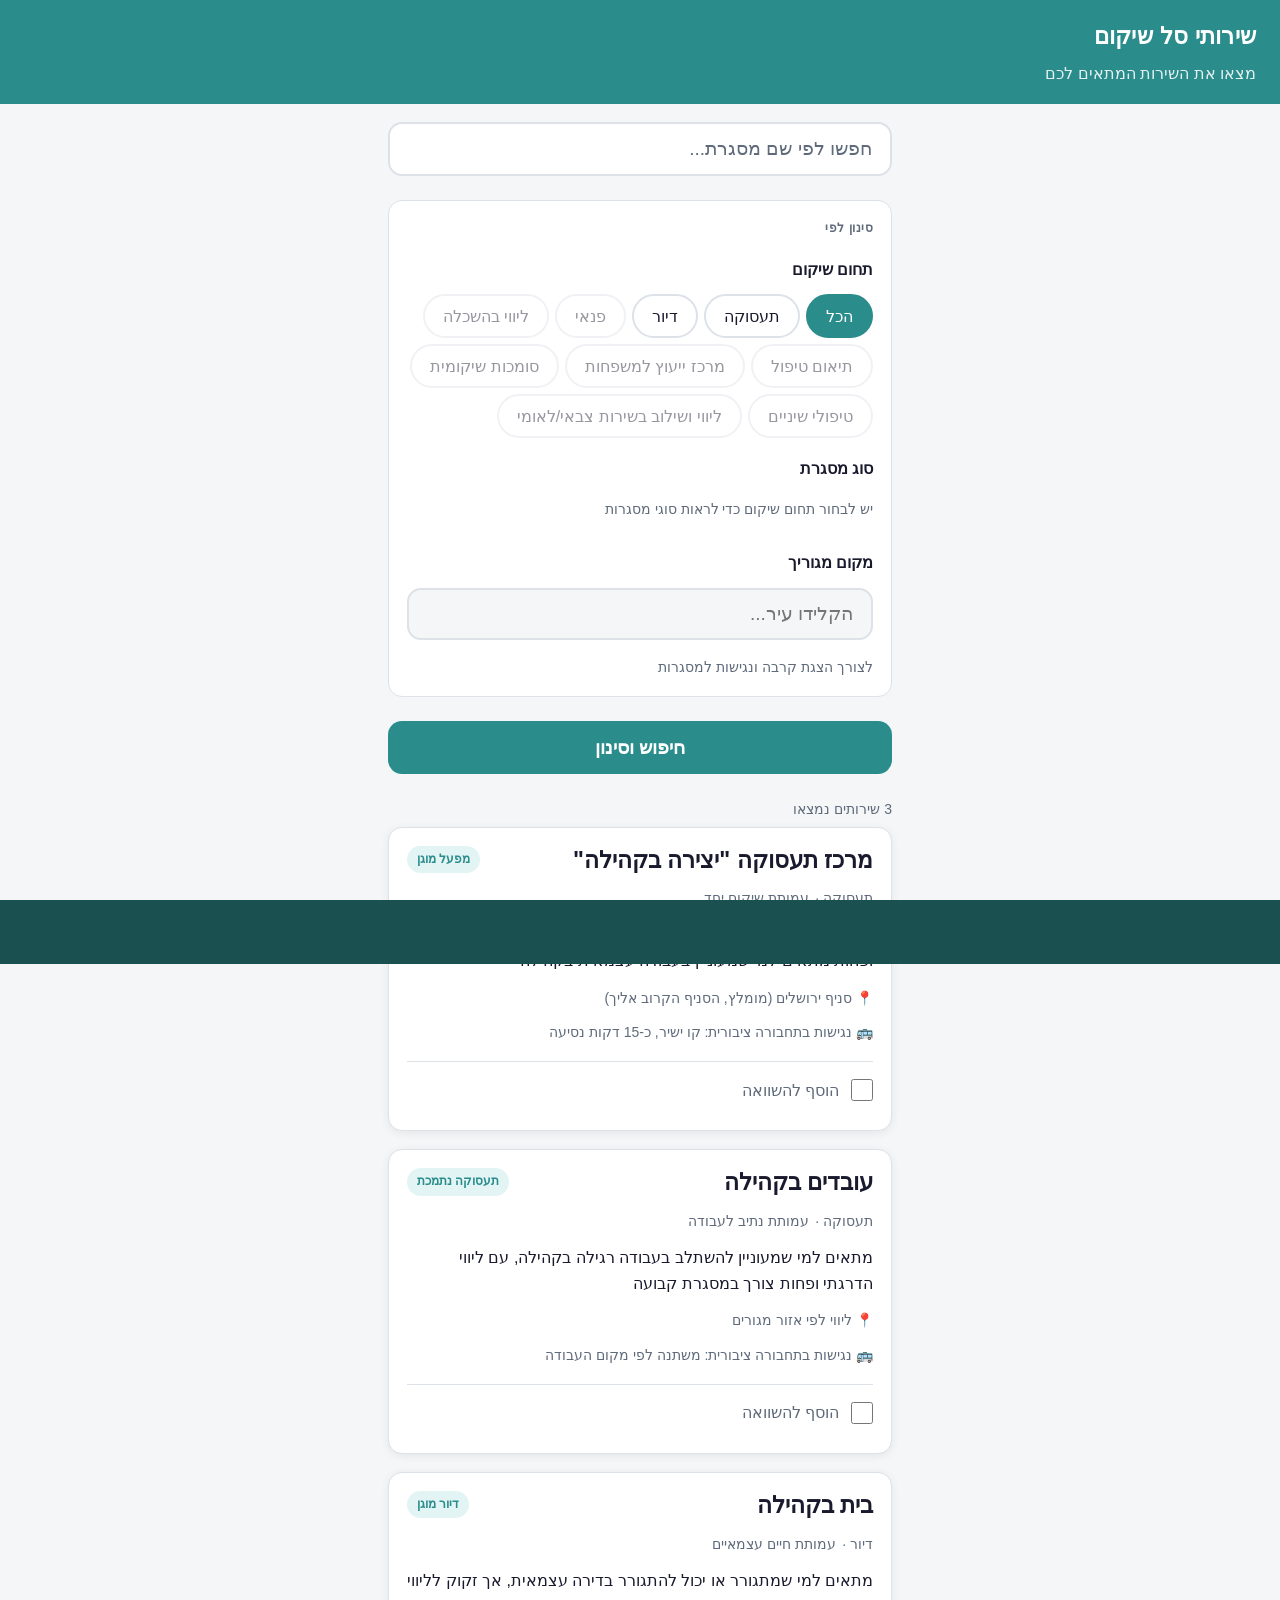
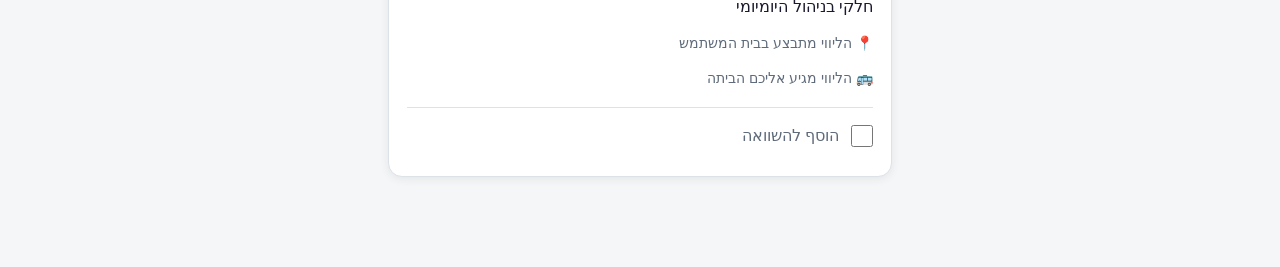
==== index.html @ c45f0721 "Add files via upload" ====
<!DOCTYPE html>
<html lang="he" dir="rtl">
<head>
  <meta charset="UTF-8" />
  <meta name="viewport" content="width=device-width, initial-scale=1.0" />
  <title>שירותי סל שיקום</title>
  <link rel="stylesheet" href="css/style.css" />
</head>
<body>

  <!-- כותרת עליונה -->
  <header class="site-header">
    <h1>שירותי סל שיקום</h1>
    <p class="subtitle">מצאו את השירות המתאים לכם</p>
  </header>

  <main>

    <!-- חיפוש -->
    <section class="search-section">
      <label for="search-input" class="visually-hidden">חיפוש שירות</label>
      <input
        type="search"
        id="search-input"
        class="search-input"
        placeholder="חפשו לפי שם מסגרת..."
        autocomplete="off"
      />
    </section>

    <!-- פילטרים -->
    <section class="filters-section" aria-label="סינון שירותים">
      <h2 class="filters-title">סינון לפי</h2>

      <!-- שלב 1: תחום שיקום -->
      <div class="filter-group">
        <p class="filter-label">תחום שיקום</p>
        <div class="filter-chips" id="category-chips">
          <button class="chip chip--active" data-value="all">הכל</button>
          <button class="chip" data-value="תעסוקה">תעסוקה</button>
          <button class="chip" data-value="דיור">דיור</button>
          <button class="chip" data-value="פנאי">פנאי</button>
          <button class="chip" data-value="ליווי בהשכלה">ליווי בהשכלה</button>
          <button class="chip" data-value="תיאום טיפול">תיאום טיפול</button>
          <button class="chip" data-value="מרכז ייעוץ למשפחות">מרכז ייעוץ למשפחות</button>
          <button class="chip" data-value="סומכות שיקומית">סומכות שיקומית</button>
          <button class="chip" data-value="טיפולי שיניים">טיפולי שיניים</button>
          <button class="chip" data-value="ליווי ושילוב בשירות צבאי/לאומי">ליווי ושילוב בשירות צבאי/לאומי</button>
        </div>
      </div>

      <!-- שלב 2: סוג מסגרת -->
      <div class="filter-group" id="framework-filter-group">
        <p class="filter-label">סוג מסגרת</p>
        <p class="filter-helper-text" id="fw-type-placeholder">יש לבחור תחום שיקום כדי לראות סוגי מסגרות</p>
        <div class="filter-chips" id="framework-chips" hidden>
          <!-- מוכנס על ידי main.js בהתאם לקטגוריה שנבחרה -->
        </div>
      </div>

      <!-- מיקום המשתמש -->
      <div class="filter-group">
        <label for="location-input" class="filter-label">מקום מגוריך</label>
        <div class="location-wrapper">
          <input
            type="text"
            id="location-input"
            class="location-input"
            placeholder="הקלידו עיר..."
            autocomplete="off"
            aria-autocomplete="list"
            aria-controls="location-suggestions"
            aria-expanded="false"
          />
          <ul
            id="location-suggestions"
            class="autocomplete-list"
            role="listbox"
            aria-label="הצעות מיקום"
          >
            <!-- פריטים יוצגו כאן על ידי main.js -->
          </ul>
        </div>
        <p class="filter-helper-text">לצורך הצגת קרבה ונגישות למסגרות</p>
      </div>

    </section>

    <!-- כפתור חיפוש וסינון – מחוץ לשני הסעיפים, מתחתם -->
    <button class="filter-submit-btn" id="filter-submit-btn">חיפוש וסינון</button>

    <!-- כרטיסי שירות -->
    <section class="results-section" aria-label="תוצאות חיפוש">
      <p class="results-count" id="results-count"></p>

      <div class="cards-container" id="cards-container">
        <!-- כרטיסים יוצגו כאן על ידי main.js -->
      </div>
    </section>

  </main>

  <!-- סרגל השוואה (קבוע בתחתית) -->
  <div class="compare-bar" id="compare-bar" role="region" aria-label="השוואת שירותים" aria-live="polite">
    <!-- יאוכלס על ידי main.js כשיבחרו פריטים -->
  </div>

  <script src="js/main.js"></script>
</body>
</html>
---- css/style.css ----
/* ============================================================
   GLOBAL RESET & BASE
   ============================================================ */

*, *::before, *::after {
  box-sizing: border-box;
  margin: 0;
  padding: 0;
}

:root {
  /* Colors */
  --color-bg:          #f4f6f8;
  --color-surface:     #ffffff;
  --color-border:      #dde2e8;
  --color-primary:       #2b8c8c;
  --color-primary-light: #e3f4f4;
  --color-text:          #1a1a2e;
  --color-text-muted:    #5f6b7a;
  --color-compare-bar:   #1a5050;
  --color-chip-active-text: #ffffff;

  /* Spacing */
  --space-xs:  6px;
  --space-sm:  12px;
  --space-md:  18px;
  --space-lg:  24px;
  --space-xl:  36px;

  /* Typography */
  --font-body: 'Segoe UI', Arial, sans-serif;
  --size-sm:   14px;
  --size-md:   16px;
  --size-lg:   19px;
  --size-xl:   23px;
  --size-2xl:  28px;

  /* Radius */
  --radius-sm:  8px;
  --radius-md: 14px;
  --radius-pill: 999px;

  /* Shadow */
  --shadow-card: 0 2px 10px rgba(0,0,0,0.07);
}

html {
  font-size: var(--size-md);
  -webkit-text-size-adjust: 100%;
}

body {
  font-family: var(--font-body);
  background-color: var(--color-bg);
  color: var(--color-text);
  direction: rtl;
  text-align: right;
  line-height: 1.6;
  min-height: 100dvh;
  /* bottom padding so content is not hidden behind the compare bar */
  padding-bottom: 90px;
}


/* ============================================================
   HEADER
   ============================================================ */

.site-header {
  background-color: var(--color-primary);
  color: #ffffff;
  padding: var(--space-md) var(--space-lg);
}

.site-header h1 {
  font-size: var(--size-xl);
  font-weight: 700;
  letter-spacing: 0.01em;
}

.site-header .subtitle {
  font-size: var(--size-md);
  opacity: 0.88;
  margin-top: var(--space-xs);
}


/* ============================================================
   MAIN LAYOUT
   ============================================================ */

main {
  display: flex;
  flex-direction: column;
  gap: var(--space-lg);
  padding: var(--space-md) var(--space-md) 0;
  max-width: 540px;
  margin: 0 auto;
}


/* ============================================================
   SEARCH
   ============================================================ */

.search-section {
  position: relative;
}

.search-input {
  width: 100%;
  padding: 14px var(--space-md);
  font-size: var(--size-lg);
  font-family: var(--font-body);
  direction: rtl;
  text-align: right;
  border: 2px solid var(--color-border);
  border-radius: var(--radius-md);
  background-color: var(--color-surface);
  color: var(--color-text);
  appearance: none;
  -webkit-appearance: none;
  outline: none;
  transition: border-color 0.2s;
}

.search-input:focus {
  border-color: var(--color-primary);
}

.search-input::placeholder {
  color: var(--color-text-muted);
}


/* ============================================================
   FILTERS
   ============================================================ */

.filters-section {
  background-color: var(--color-surface);
  border: 1px solid var(--color-border);
  border-radius: var(--radius-md);
  padding: var(--space-md);
  display: flex;
  flex-direction: column;
  gap: var(--space-md);
}

.filters-title {
  font-size: 12px;
  font-weight: 700;
  color: var(--color-text-muted);
  text-transform: uppercase;
  letter-spacing: 0.04em;
}

.filter-group {
  display: flex;
  flex-direction: column;
  gap: var(--space-sm);
}

.filter-label {
  font-size: var(--size-md);
  font-weight: 600;
  color: var(--color-text);
}

/* Chips */
.filter-chips {
  display: flex;
  flex-wrap: wrap;
  gap: var(--space-xs);
}

.chip {
  display: inline-flex;
  align-items: center;
  justify-content: center;
  padding: 10px 18px;
  font-size: var(--size-md);
  font-family: var(--font-body);
  font-weight: 500;
  border: 2px solid var(--color-border);
  border-radius: var(--radius-pill);
  background-color: var(--color-surface);
  color: var(--color-text);
  cursor: pointer;
  min-height: 44px; /* tap target */
  transition: background-color 0.15s, border-color 0.15s, color 0.15s;
  -webkit-tap-highlight-color: transparent;
  user-select: none;
}

.chip--active {
  background-color: var(--color-primary);
  border-color: var(--color-primary);
  color: var(--color-chip-active-text);
}

/* chip--hint: visually softer, but still fully clickable */
.chip--hint {
  opacity: 0.45;
}


/* Filter submit button */
.filter-submit-btn {
  width: 100%;
  padding: 15px var(--space-md);
  font-size: var(--size-lg);
  font-family: var(--font-body);
  font-weight: 700;
  background-color: var(--color-primary);
  color: #ffffff;
  border: none;
  border-radius: var(--radius-md);
  cursor: pointer;
  min-height: 52px;
  -webkit-tap-highlight-color: transparent;
  transition: opacity 0.15s;
}

.filter-submit-btn:active {
  opacity: 0.85;
}


/* Helper text below filter inputs */
.filter-helper-text {
  font-size: var(--size-sm);
  color: var(--color-text-muted);
  margin-top: 4px;
}

/* Framework type group label (shown when multiple categories selected) */
.fw-group-label {
  width: 100%;
  font-size: 11px;
  font-weight: 700;
  color: var(--color-text-muted);
  text-transform: uppercase;
  letter-spacing: 0.04em;
  margin-top: var(--space-sm);
  padding-top: var(--space-sm);
  border-top: 1px solid var(--color-border);
}


/* Location autocomplete */
.location-wrapper {
  position: relative;
}

.location-input {
  width: 100%;
  padding: 13px var(--space-md);
  font-size: var(--size-lg);
  font-family: var(--font-body);
  direction: rtl;
  text-align: right;
  border: 2px solid var(--color-border);
  border-radius: var(--radius-md);
  background-color: var(--color-bg);
  color: var(--color-text);
  outline: none;
  transition: border-color 0.2s;
  min-height: 44px;
}

.location-input:focus {
  border-color: var(--color-primary);
  background-color: var(--color-surface);
}

.autocomplete-list {
  position: absolute;
  top: calc(100% + 4px);
  right: 0;
  left: 0;
  background-color: var(--color-surface);
  border: 1px solid var(--color-border);
  border-radius: var(--radius-md);
  box-shadow: var(--shadow-card);
  z-index: 100;
  overflow: hidden;
  display: none; /* shown by JS */
}

.autocomplete-list.is-open {
  display: block;
}

.autocomplete-item {
  padding: 14px var(--space-md);
  font-size: var(--size-lg);
  cursor: pointer;
  border-bottom: 1px solid var(--color-border);
  -webkit-tap-highlight-color: transparent;
}

.autocomplete-item:last-child {
  border-bottom: none;
}

.autocomplete-item.is-highlighted,
.autocomplete-item:active {
  background-color: var(--color-primary-light);
  color: var(--color-primary);
}


/* ============================================================
   RESULTS COUNT
   ============================================================ */

.results-count {
  font-size: var(--size-sm);
  color: var(--color-text-muted);
  padding-bottom: var(--space-xs);
}


/* ============================================================
   SERVICE CARDS
   ============================================================ */

.cards-container {
  display: flex;
  flex-direction: column;
  gap: var(--space-md);
}

.card {
  background-color: var(--color-surface);
  border: 1px solid var(--color-border);
  border-radius: var(--radius-md);
  box-shadow: var(--shadow-card);
  padding: var(--space-md);
  display: flex;
  flex-direction: column;
  gap: var(--space-sm);
}

.card__header {
  display: flex;
  align-items: flex-start;
  justify-content: space-between;
  gap: var(--space-sm);
}

.card__title {
  font-size: var(--size-xl);
  font-weight: 700;
  color: var(--color-text);
  flex: 1;
  line-height: 1.3;
}

.card__badge {
  font-size: 12px;
  font-weight: 600;
  padding: 4px 10px;
  border-radius: var(--radius-pill);
  background-color: var(--color-primary-light);
  color: var(--color-primary);
  white-space: nowrap;
  flex-shrink: 0;
}

.card__meta {
  font-size: var(--size-sm);
  color: var(--color-text-muted);
  display: flex;
  flex-wrap: wrap;
  gap: var(--space-xs);
}

.card__meta-item::after {
  content: ' · ';
}

.card__meta-item:last-child::after {
  content: '';
}

.card__description {
  font-size: var(--size-md);
  color: var(--color-text);
  line-height: 1.65;
}

.card__transport {
  font-size: var(--size-sm);
  color: var(--color-text-muted);
}

.card__branch {
  font-size: var(--size-sm);
  color: var(--color-text-muted);
}

/* Compare checkbox row */
.card__compare-row {
  display: flex;
  align-items: center;
  gap: var(--space-sm);
  padding-top: var(--space-xs);
  border-top: 1px solid var(--color-border);
  margin-top: var(--space-xs);
}

.card__compare-row label {
  font-size: var(--size-md);
  color: var(--color-text-muted);
  cursor: pointer;
  display: flex;
  align-items: center;
  gap: var(--space-sm);
  min-height: 44px; /* tap target */
  width: 100%;
}

.card__compare-row input[type="checkbox"] {
  width: 22px;
  height: 22px;
  accent-color: var(--color-primary);
  cursor: pointer;
  flex-shrink: 0;
}


/* ============================================================
   COMPARE BAR (fixed bottom)
   ============================================================ */

.compare-bar {
  position: fixed;
  bottom: 0;
  right: 0;
  left: 0;
  background-color: var(--color-compare-bar);
  color: #ffffff;
  padding: var(--space-sm) var(--space-lg);
  display: flex;
  align-items: center;
  justify-content: space-between;
  gap: var(--space-sm);
  min-height: 64px;
  z-index: 200;
  /* hidden until items are selected */
  transform: translateY(100%);
  transition: transform 0.25s ease;
}

.compare-bar.is-visible {
  transform: translateY(0);
}

.compare-bar__label {
  font-size: var(--size-md);
  font-weight: 600;
}

.compare-bar__btn {
  padding: 12px 22px;
  font-size: var(--size-md);
  font-family: var(--font-body);
  font-weight: 700;
  background-color: #ffffff;
  color: var(--color-compare-bar);
  border: none;
  border-radius: var(--radius-pill);
  cursor: pointer;
  min-height: 44px;
  white-space: nowrap;
  -webkit-tap-highlight-color: transparent;
}


/* ============================================================
   EMPTY STATE
   ============================================================ */

.empty-state {
  text-align: center;
  padding: var(--space-xl) var(--space-md);
  display: flex;
  flex-direction: column;
  gap: var(--space-sm);
}

.empty-state__title {
  font-size: var(--size-lg);
  font-weight: 600;
  color: var(--color-text);
  line-height: 1.5;
}

.empty-state__hint {
  font-size: var(--size-md);
  color: var(--color-text-muted);
}


/* ============================================================
   ACCESSIBILITY
   ============================================================ */

.visually-hidden {
  position: absolute;
  width: 1px;
  height: 1px;
  overflow: hidden;
  clip: rect(0,0,0,0);
  white-space: nowrap;
}
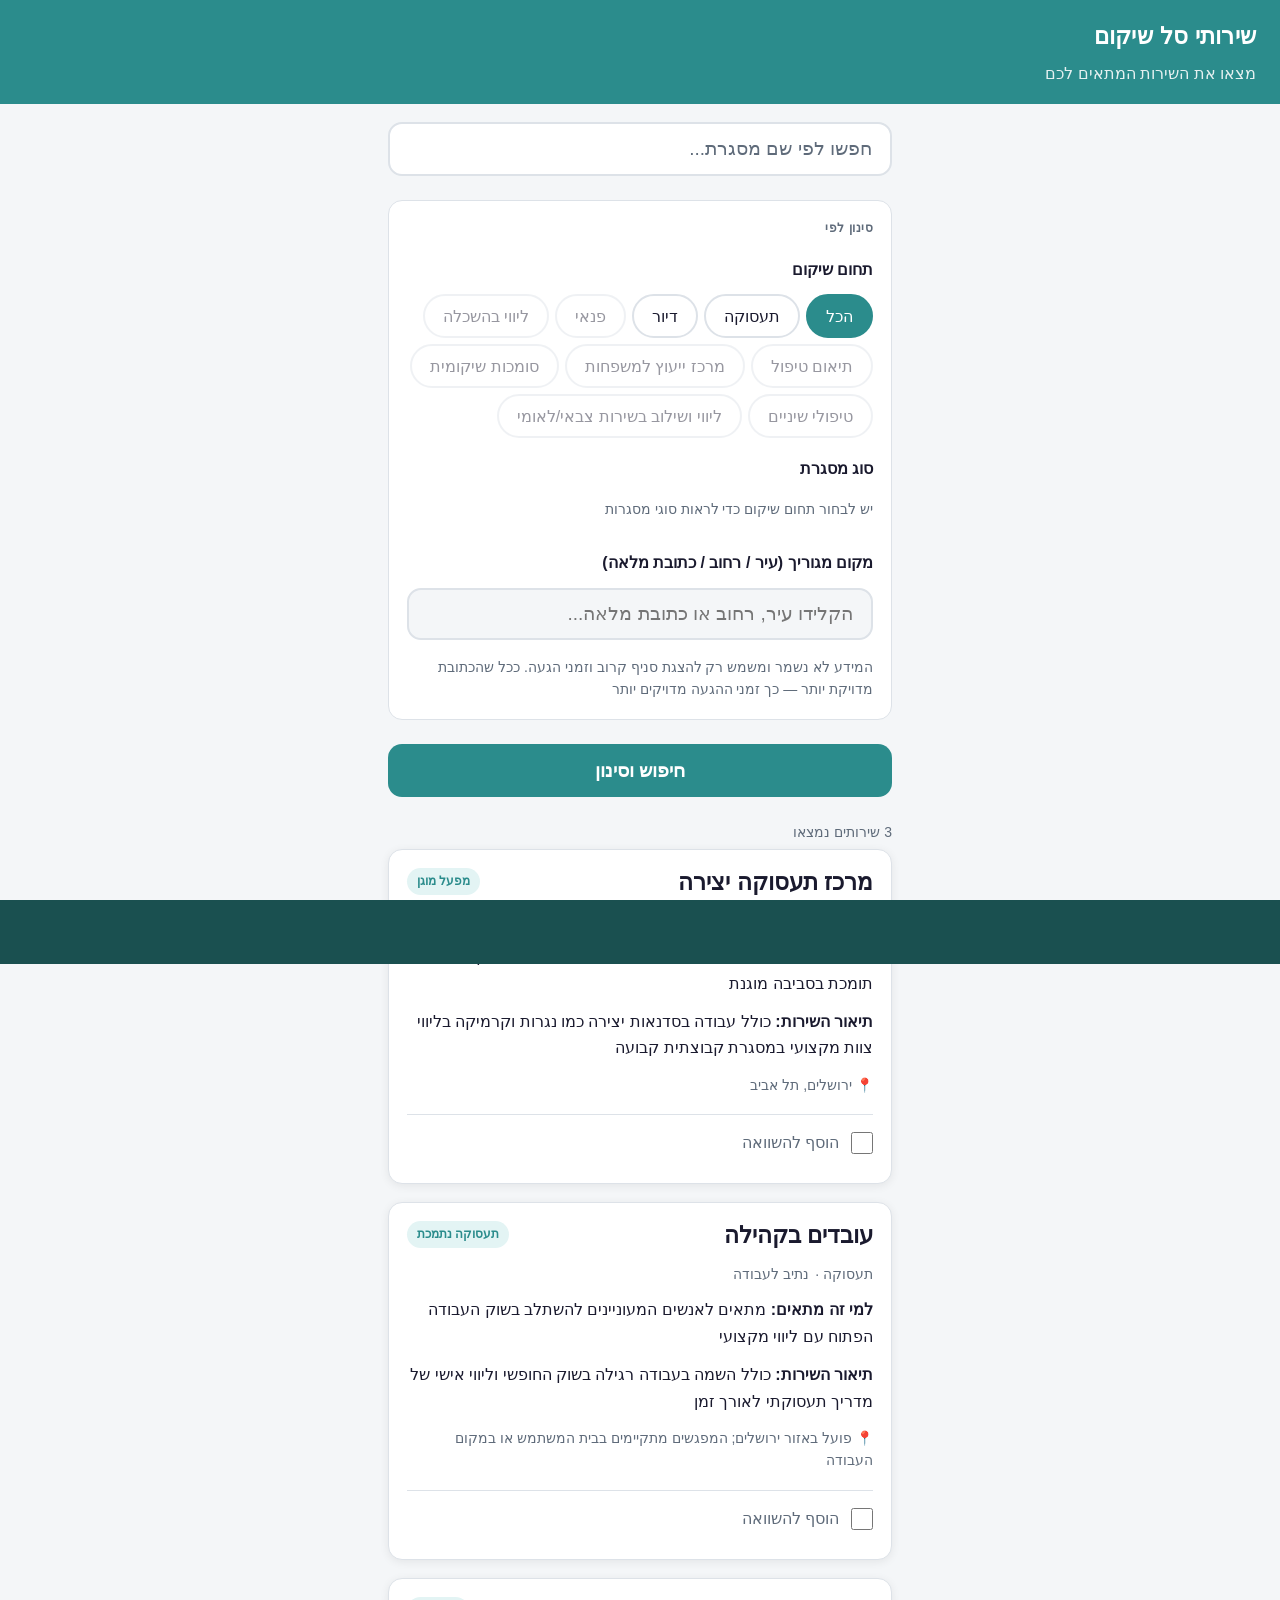
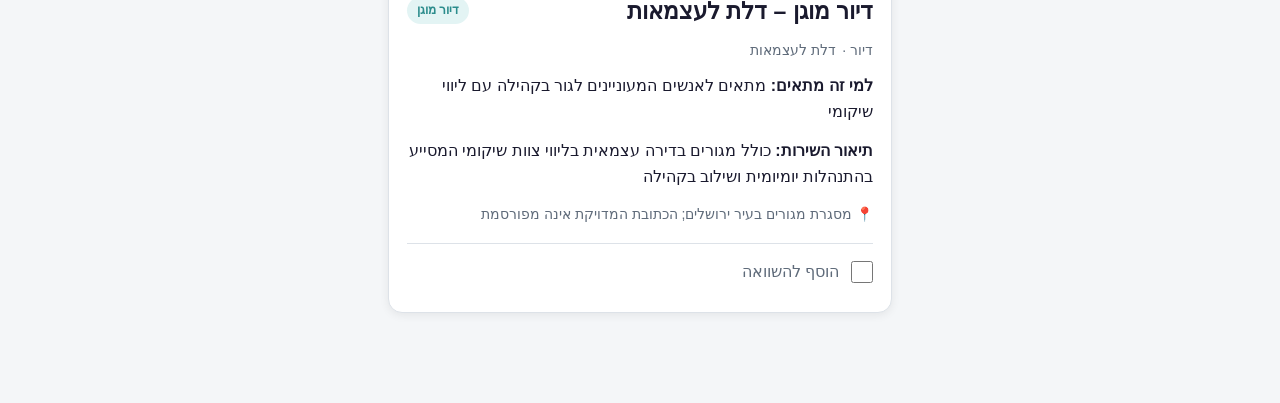
==== commit 42947bad: "Add files via upload" ====
--- a/index.html
+++ b/index.html
@@ -60,13 +60,13 @@
 
       <!-- מיקום המשתמש -->
       <div class="filter-group">
-        <label for="location-input" class="filter-label">מקום מגוריך</label>
+        <label for="location-input" class="filter-label">מקום מגוריך (עיר / רחוב / כתובת מלאה)</label>
         <div class="location-wrapper">
           <input
             type="text"
             id="location-input"
             class="location-input"
-            placeholder="הקלידו עיר..."
+            placeholder="הקלידו עיר, רחוב או כתובת מלאה..."
             autocomplete="off"
             aria-autocomplete="list"
             aria-controls="location-suggestions"
@@ -81,7 +81,7 @@
             <!-- פריטים יוצגו כאן על ידי main.js -->
           </ul>
         </div>
-        <p class="filter-helper-text">לצורך הצגת קרבה ונגישות למסגרות</p>
+        <p class="filter-helper-text">המידע לא נשמר ומשמש רק להצגת סניף קרוב וזמני הגעה. ככל שהכתובת מדויקת יותר — כך זמני ההגעה מדויקים יותר</p>
       </div>
 
     </section>
